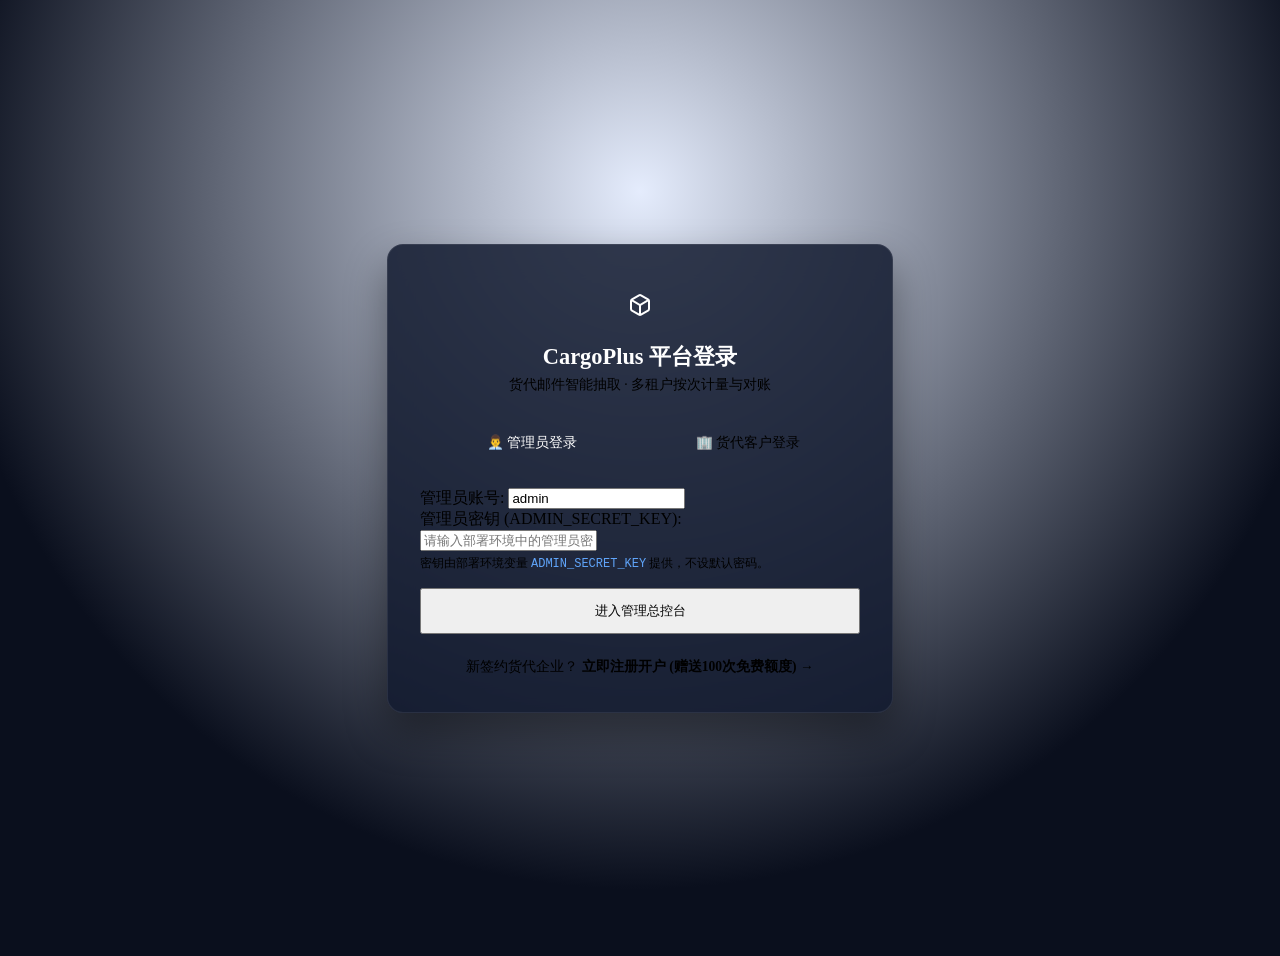
==== app/static/login.html @ 40afa50a "feat: harden service and add one-click cloud deployment" ====
<!DOCTYPE html>
<html lang="zh-CN">
<head>
  <meta charset="UTF-8">
  <meta name="viewport" content="width=device-width, initial-scale=1.0">
  <title>系统登录 · CargoPlus 货代邮件抽取平台</title>
  <link rel="stylesheet" href="/static/css/app.css">
  <style>
    body {
      display: flex;
      align-items: center;
      justify-content: center;
      min-height: 100vh;
      background: radial-gradient(circle at 50% 20%, rgba(37, 99, 235, 0.12) 0%, rgba(10, 15, 29, 1) 70%);
      padding: 20px;
    }
    .auth-card {
      width: 100%;
      max-width: 440px;
      background: rgba(18, 26, 47, 0.85);
      backdrop-filter: blur(16px);
      border: 1px solid rgba(255, 255, 255, 0.08);
      border-radius: 16px;
      padding: 36px 32px;
      box-shadow: 0 20px 40px rgba(0, 0, 0, 0.4);
    }
    .auth-brand {
      text-align: center;
      margin-bottom: 28px;
    }
    .auth-logo {
      width: 48px;
      height: 48px;
      background: linear-gradient(135deg, var(--accent-primary) 0%, var(--accent-secondary) 100%);
      border-radius: 12px;
      display: inline-flex;
      align-items: center;
      justify-content: center;
      color: #fff;
      margin-bottom: 12px;
    }
    .auth-brand h2 {
      font-size: 1.4rem;
      font-weight: 700;
      color: #fff;
      margin: 0 0 4px 0;
    }
    .auth-brand p {
      font-size: 0.85rem;
      color: var(--text-secondary);
      margin: 0;
    }
    .auth-tabs {
      display: flex;
      background: var(--bg-surface-elevated);
      border-radius: 8px;
      padding: 4px;
      margin-bottom: 24px;
    }
    .auth-tab-btn {
      flex: 1;
      text-align: center;
      padding: 8px;
      border: none;
      background: transparent;
      color: var(--text-secondary);
      font-size: 0.85rem;
      font-weight: 500;
      border-radius: 6px;
      cursor: pointer;
      transition: all 0.2s ease;
    }
    .auth-tab-btn.active {
      background: var(--accent-primary);
      color: #fff;
    }
    .auth-footer {
      text-align: center;
      margin-top: 24px;
      font-size: 0.85rem;
      color: var(--text-secondary);
    }
    .auth-footer a {
      color: var(--accent-primary);
      text-decoration: none;
      font-weight: 600;
    }
    .auth-footer a:hover {
      text-decoration: underline;
    }
  </style>
</head>
<body>
  <div class="auth-card">
    <div class="auth-brand">
      <div class="auth-logo">
        <svg width="24" height="24" viewBox="0 0 24 24" fill="none" stroke="currentColor" stroke-width="2"><path d="M21 16V8a2 2 0 0 0-1-1.73l-7-4a2 2 0 0 0-2 0l-7 4A2 2 0 0 0 3 8v8a2 2 0 0 0 1 1.73l7 4a2 2 0 0 0 2 0l7-4A2 2 0 0 0 21 16z"></path><polyline points="3.27 6.96 12 12.01 20.73 6.96"></polyline><line x1="12" y1="22.08" x2="12" y2="12"></line></svg>
      </div>
      <h2>CargoPlus 平台登录</h2>
      <p>货代邮件智能抽取 · 多租户按次计量与对账</p>
    </div>

    <!-- Login Type Switcher -->
    <div class="auth-tabs">
      <button class="auth-tab-btn active" id="tab-btn-admin">👨‍💼 管理员登录</button>
      <button class="auth-tab-btn" id="tab-btn-tenant">🏢 货代客户登录</button>
    </div>

    <!-- Form: Admin Login -->
    <form id="form-admin-login">
      <div class="form-group">
        <label>管理员账号:</label>
        <input type="text" class="form-control font-mono" id="admin-user" value="admin" placeholder="admin" required>
      </div>
      <div class="form-group">
        <label>管理员密钥 (ADMIN_SECRET_KEY):</label>
        <input type="password" class="form-control font-mono" id="admin-pwd" placeholder="请输入部署环境中的管理员密钥" required>
        <small class="text-muted" style="font-size:0.75rem; margin-top:4px; display:block;">密钥由部署环境变量 <code style="color:#60a5fa;">ADMIN_SECRET_KEY</code> 提供，不设默认密码。</small>
      </div>
      <button type="submit" class="btn btn-primary btn-block" style="width:100%; margin-top:16px; padding:12px;" id="btn-submit-admin-login">
        进入管理总控台
      </button>
    </form>

    <!-- Form: Tenant Login -->
    <form id="form-tenant-login" style="display:none;">
      <div class="form-group">
        <label>企业邮箱 或 API Key (cg_live_...):</label>
        <input type="text" class="form-control font-mono" id="tenant-account" placeholder="ops@digitalchina-cloud.com 或 cg_live_..." required>
      </div>
      <div class="form-group">
        <label>登录密码 (使用 API Key 登录时可免密):</label>
        <input type="password" class="form-control font-mono" id="tenant-pwd" placeholder="默认密码: password123">
      </div>
      <button type="submit" class="btn btn-primary btn-block" style="width:100%; margin-top:16px; padding:12px;" id="btn-submit-tenant-login">
        进入租户对账中心
      </button>
    </form>

    <div class="auth-footer">
      <span>新签约货代企业？</span>
      <a href="/register">立即注册开户 (赠送100次免费额度) &rarr;</a>
    </div>
  </div>

  <script>
    const tabAdmin = document.getElementById('tab-btn-admin');
    const tabTenant = document.getElementById('tab-btn-tenant');
    const formAdmin = document.getElementById('form-admin-login');
    const formTenant = document.getElementById('form-tenant-login');

    tabAdmin.addEventListener('click', () => {
      tabAdmin.classList.add('active');
      tabTenant.classList.remove('active');
      formAdmin.style.display = 'block';
      formTenant.style.display = 'none';
    });

    tabTenant.addEventListener('click', () => {
      tabTenant.classList.add('active');
      tabAdmin.classList.remove('active');
      formAdmin.style.display = 'none';
      formTenant.style.display = 'block';
    });

    // Helper: Toast
    function showToast(type, message, title = '') {
      let container = document.getElementById('toast-container');
      if (!container) {
        container = document.createElement('div');
        container.id = 'toast-container';
        container.className = 'toast-container';
        document.body.appendChild(container);
      }

      const toast = document.createElement('div');
      toast.className = `toast-item toast-${type}`;

      let iconSvg = '';
      let defaultTitle = '';
      if (type === 'success') {
        defaultTitle = title || '登录成功';
        iconSvg = `<svg width="18" height="18" viewBox="0 0 24 24" fill="none" stroke="currentColor" stroke-width="2.5"><polyline points="20 6 9 17 4 12"></polyline></svg>`;
      } else if (type === 'error') {
        defaultTitle = title || '登录失败';
        iconSvg = `<svg width="18" height="18" viewBox="0 0 24 24" fill="none" stroke="currentColor" stroke-width="2.5"><circle cx="12" cy="12" r="10"></circle><line x1="15" y1="9" x2="9" y2="15"></line><line x1="9" y1="9" x2="15" y2="15"></line></svg>`;
      } else {
        defaultTitle = title || '提示';
        iconSvg = `<svg width="18" height="18" viewBox="0 0 24 24" fill="none" stroke="currentColor" stroke-width="2.5"><circle cx="12" cy="12" r="10"></circle><line x1="12" y1="16" x2="12" y2="12"></line><line x1="12" y1="8" x2="12.01" y2="8"></line></svg>`;
      }

      toast.innerHTML = `
        <div class="toast-icon-wrap">${iconSvg}</div>
        <div class="toast-content">
          <div class="toast-title">${defaultTitle}</div>
          <div class="toast-message">${message}</div>
        </div>
        <button class="toast-close" type="button">&times;</button>
      `;

      container.appendChild(toast);
      requestAnimationFrame(() => toast.classList.add('show'));

      const dismiss = () => {
        toast.classList.remove('show');
        toast.classList.add('hide');
        setTimeout(() => toast.remove(), 300);
      };

      toast.querySelector('.toast-close').addEventListener('click', dismiss);
      setTimeout(dismiss, 3200);
    }

    // Handle Admin Login
    formAdmin.addEventListener('submit', async (e) => {
      e.preventDefault();
      const user = document.getElementById('admin-user').value.trim();
      const pwd = document.getElementById('admin-pwd').value.trim();
      const btn = document.getElementById('btn-submit-admin-login');

      btn.disabled = true;
      btn.textContent = '登录中...';

      try {
        const res = await fetch('/api/v1/auth/admin/login', {
          method: 'POST',
          headers: { 'Content-Type': 'application/json' },
          body: JSON.stringify({ username: user, password: pwd }),
        });

        let data = {};
        try {
          data = await res.json();
        } catch (e) {
          const text = await res.text().catch(() => '');
          throw new Error(text || `请求失败 (HTTP ${res.status})`);
        }

        if (!res.ok) throw new Error(data.detail?.message || data.message || '登录失败');

        localStorage.setItem('cargo_admin_token', data.data.admin_token);
        showToast('success', '管理员身份验证成功，正在跳转总控台...');
        setTimeout(() => { window.location.href = '/'; }, 600);
      } catch (err) {
        showToast('error', err.message);
      } finally {
        btn.disabled = false;
        btn.textContent = '进入管理总控台';
      }
    });

    // Handle Tenant Login
    formTenant.addEventListener('submit', async (e) => {
      e.preventDefault();
      const account = document.getElementById('tenant-account').value.trim();
      const pwd = document.getElementById('tenant-pwd').value.trim();
      const btn = document.getElementById('btn-submit-tenant-login');

      btn.disabled = true;
      btn.textContent = '登录中...';

      try {
        const res = await fetch('/api/v1/auth/login', {
          method: 'POST',
          headers: { 'Content-Type': 'application/json' },
          body: JSON.stringify({ account: account, password: pwd }),
        });

        let data = {};
        try {
          data = await res.json();
        } catch (e) {
          const text = await res.text().catch(() => '');
          throw new Error(text || `请求失败 (HTTP ${res.status})`);
        }

        if (!res.ok) throw new Error(data.detail?.message || data.message || '登录失败');

        if (data.data?.token) {
          localStorage.setItem('cargo_portal_api_key', data.data.token);
        }
        showToast('success', '登录成功，正在进入租户对账中心...');
        setTimeout(() => { window.location.href = '/portal'; }, 600);
      } catch (err) {
        showToast('error', err.message);
      } finally {
        btn.disabled = false;
        btn.textContent = '进入租户对账中心';
      }
    });

  </script>
</body>
</html>
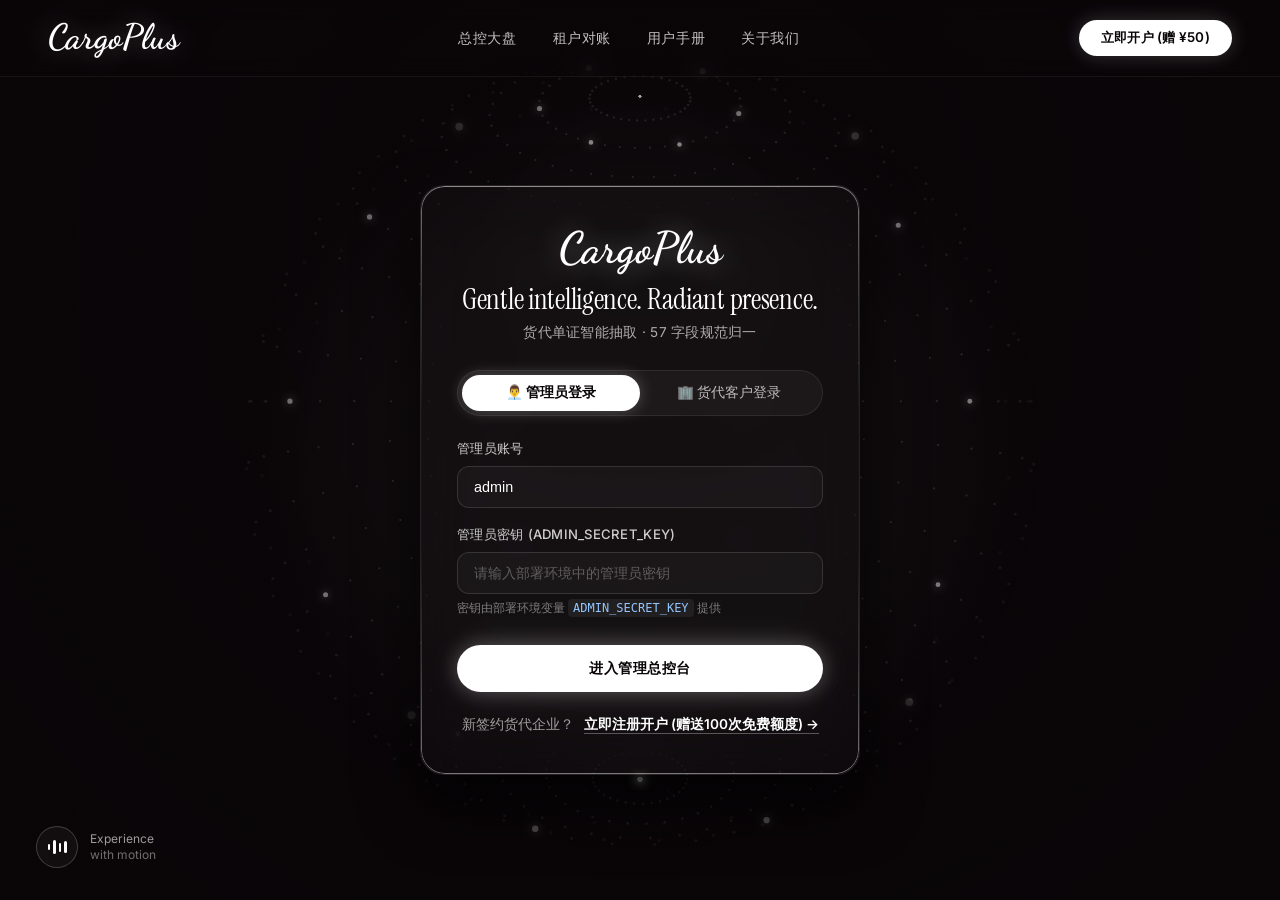
==== commit 0c0026a9: "feat: complete serene luxury UI, tenant uniqueness, rate limits, manual and cloud deploy" ====
--- a/app/static/login.html
+++ b/app/static/login.html
@@ -3,101 +3,460 @@
 <head>
   <meta charset="UTF-8">
   <meta name="viewport" content="width=device-width, initial-scale=1.0">
-  <title>系统登录 · CargoPlus 货代邮件抽取平台</title>
-  <link rel="stylesheet" href="/static/css/app.css">
+  <title>系统登录 · CargoPlus 货代邮件智能抽取平台</title>
+  
+  <!-- Google Fonts: Dancing Script (Brand), Instrument Serif (Headings), Inter (Body) -->
+  <link rel="preconnect" href="https://fonts.googleapis.com" />
+  <link rel="preconnect" href="https://fonts.gstatic.com" crossorigin />
+  <link href="https://fonts.googleapis.com/css2?family=Dancing+Script:wght@400;500;600;700&family=Instrument+Serif:ital@0;1&family=Inter:wght@300;400;500;600;700;800;900&display=swap" rel="stylesheet" />
+  
+  <link rel="stylesheet" href="/static/css/app.css?v=20260819v32">
   <style>
+    * {
+      margin: 0;
+      padding: 0;
+      box-sizing: border-box;
+    }
     body {
+      font-family: 'Inter', sans-serif;
+      background: #0a0608;
+      color: #f8fafc;
+      min-height: 100vh;
+      display: flex;
+      flex-direction: column;
+      align-items: center;
+      justify-content: center;
+      position: relative;
+      overflow-x: hidden;
+      overflow-y: auto;
+    }
+
+    .font-instrument {
+      font-family: 'Instrument Serif', Georgia, serif;
+    }
+    .font-dancing {
+      font-family: 'Dancing Script', cursive;
+    }
+
+    .text-glow {
+      text-shadow: 0 0 30px rgba(255, 255, 255, 0.4), 0 0 60px rgba(255, 255, 255, 0.2), 0 0 100px rgba(255, 255, 255, 0.1);
+    }
+    .button-glow {
+      box-shadow: 0 0 20px rgba(255, 255, 255, 0.25), 0 0 40px rgba(255, 255, 255, 0.1);
+    }
+
+    /* Fullscreen Dynamic Video & Canvas Earth Background */
+    .hero-bg-container {
+      position: fixed;
+      inset: 0;
+      width: 100vw;
+      height: 100vh;
+      overflow: hidden;
+      z-index: 0;
+      pointer-events: none;
+    }
+
+    .bg-video {
+      position: absolute;
+      inset: 0;
+      width: 100%;
+      height: 100%;
+      object-fit: cover;
+      opacity: 0.45;
+      transition: opacity 1s ease;
+    }
+
+    .dark-overlay {
+      position: absolute;
+      inset: 0;
+      background: radial-gradient(circle at 50% 30%, rgba(10, 6, 8, 0.4) 0%, rgba(10, 6, 8, 0.85) 80%, #0a0608 100%);
+      z-index: 1;
+    }
+
+    #earth-canvas {
+      position: absolute;
+      top: 50%;
+      left: 50%;
+      transform: translate(-50%, -50%);
+      z-index: 2;
+      opacity: 0.65;
+      pointer-events: none;
+    }
+
+    /* Fixed Top Navbar */
+    .fixed-navbar {
+      position: fixed;
+      top: 0;
+      left: 0;
+      right: 0;
+      z-index: 50;
+      display: flex;
+      align-items: center;
+      justify-content: space-between;
+      padding: 20px 48px;
+      backdrop-filter: blur(12px);
+      -webkit-backdrop-filter: blur(12px);
+      background: rgba(10, 6, 8, 0.4);
+      border-bottom: 1px solid rgba(255, 255, 255, 0.06);
+    }
+
+    .nav-brand {
+      font-family: 'Dancing Script', cursive;
+      font-size: 2.2rem;
+      font-weight: 700;
+      color: #ffffff;
+      text-decoration: none;
+      line-height: 1;
+    }
+
+    .nav-links {
+      display: flex;
+      align-items: center;
+      gap: 36px;
+    }
+
+    .nav-link {
+      color: rgba(255, 255, 255, 0.75);
+      text-decoration: none;
+      font-size: 0.88rem;
+      letter-spacing: 0.04em;
+      transition: all 0.25s ease;
+    }
+
+    .nav-link:hover {
+      color: #ffffff;
+      text-shadow: 0 0 12px rgba(255, 255, 255, 0.4);
+    }
+
+    .btn-nav-cta {
+      background: #ffffff;
+      color: #0a0608;
+      padding: 9px 22px;
+      border-radius: 9999px;
+      font-size: 0.84rem;
+      font-weight: 600;
+      text-decoration: none;
+      letter-spacing: 0.02em;
+      transition: all 0.3s cubic-bezier(0.22, 1, 0.36, 1);
+      box-shadow: 0 0 20px rgba(255, 255, 255, 0.2);
+    }
+
+    .btn-nav-cta:hover {
+      background: rgba(255, 255, 255, 0.92);
+      transform: translateY(-1px);
+      box-shadow: 0 0 28px rgba(255, 255, 255, 0.35);
+    }
+
+    /* Sound Indicator (Desktop only) */
+    .sound-indicator-wrap {
+      position: fixed;
+      bottom: 32px;
+      left: 36px;
+      z-index: 50;
+      display: flex;
+      align-items: center;
+      gap: 12px;
+      cursor: pointer;
+      user-select: none;
+    }
+
+    .sound-circle {
+      width: 42px;
+      height: 42px;
+      border-radius: 50%;
+      border: 1px solid rgba(255, 255, 255, 0.2);
+      background: rgba(255, 255, 255, 0.04);
+      backdrop-filter: blur(8px);
       display: flex;
       align-items: center;
       justify-content: center;
-      min-height: 100vh;
-      background: radial-gradient(circle at 50% 20%, rgba(37, 99, 235, 0.12) 0%, rgba(10, 15, 29, 1) 70%);
-      padding: 20px;
-    }
+      transition: all 0.3s ease;
+    }
+
+    .sound-indicator-wrap:hover .sound-circle {
+      border-color: rgba(255, 255, 255, 0.5);
+      box-shadow: 0 0 16px rgba(255, 255, 255, 0.2);
+    }
+
+    .sound-bar-box {
+      display: flex;
+      align-items: center;
+      gap: 3px;
+      height: 14px;
+    }
+
+    .sound-bar {
+      width: 2.5px;
+      background: #ffffff;
+      border-radius: 2px;
+      animation: soundWave 1.2s ease-in-out infinite alternate;
+    }
+    .sound-bar:nth-child(1) { height: 6px; animation-delay: 0.1s; }
+    .sound-bar:nth-child(2) { height: 14px; animation-delay: 0.3s; }
+    .sound-bar:nth-child(3) { height: 9px; animation-delay: 0.2s; }
+    .sound-bar:nth-child(4) { height: 12px; animation-delay: 0.4s; }
+
+    .sound-indicator-wrap.muted .sound-bar {
+      animation: none;
+      height: 2px !important;
+      opacity: 0.4;
+    }
+
+    @keyframes soundWave {
+      0% { height: 4px; }
+      100% { height: 14px; }
+    }
+
+    .sound-text {
+      font-size: 0.75rem;
+      color: rgba(255, 255, 255, 0.6);
+      line-height: 1.3;
+    }
+
+    /* Liquid Glass Auth Card */
+    .liquid-glass {
+      background: rgba(255, 255, 255, 0.02);
+      background-blend-mode: luminosity;
+      backdrop-filter: blur(24px);
+      -webkit-backdrop-filter: blur(24px);
+      border: 1px solid rgba(255, 255, 255, 0.08);
+      box-shadow: inset 0 1px 1px rgba(255, 255, 255, 0.15), 0 30px 60px rgba(0, 0, 0, 0.75);
+      position: relative;
+      overflow: hidden;
+      border-radius: 24px;
+    }
+
+    .liquid-glass::before {
+      content: '';
+      position: absolute;
+      inset: 0;
+      border-radius: inherit;
+      padding: 1.2px;
+      background: linear-gradient(180deg,
+        rgba(255,255,255,0.45) 0%, rgba(255,255,255,0.15) 20%,
+        rgba(255,255,255,0) 40%, rgba(255,255,255,0) 60%,
+        rgba(255,255,255,0.15) 80%, rgba(255,255,255,0.45) 100%);
+      -webkit-mask: linear-gradient(#fff 0 0) content-box, linear-gradient(#fff 0 0);
+      -webkit-mask-composite: xor;
+      mask-composite: exclude;
+      pointer-events: none;
+    }
+
     .auth-card {
       width: 100%;
       max-width: 440px;
-      background: rgba(18, 26, 47, 0.85);
-      backdrop-filter: blur(16px);
-      border: 1px solid rgba(255, 255, 255, 0.08);
-      border-radius: 16px;
-      padding: 36px 32px;
-      box-shadow: 0 20px 40px rgba(0, 0, 0, 0.4);
-    }
+      padding: 40px 36px;
+      z-index: 10;
+      position: relative;
+      margin: 100px auto 40px;
+    }
+
     .auth-brand {
       text-align: center;
       margin-bottom: 28px;
     }
-    .auth-logo {
-      width: 48px;
-      height: 48px;
-      background: linear-gradient(135deg, var(--accent-primary) 0%, var(--accent-secondary) 100%);
-      border-radius: 12px;
-      display: inline-flex;
-      align-items: center;
-      justify-content: center;
-      color: #fff;
-      margin-bottom: 12px;
-    }
+
+    .brand-logo-text {
+      font-family: 'Dancing Script', cursive;
+      font-size: 2.75rem;
+      font-weight: 700;
+      color: #ffffff;
+      line-height: 1;
+      display: inline-block;
+      margin-bottom: 6px;
+    }
+
     .auth-brand h2 {
-      font-size: 1.4rem;
-      font-weight: 700;
-      color: #fff;
-      margin: 0 0 4px 0;
-    }
+      font-family: 'Instrument Serif', Georgia, serif;
+      font-size: 1.8rem;
+      font-weight: 400;
+      letter-spacing: -0.01em;
+      color: #ffffff;
+      margin: 4px 0 6px 0;
+    }
+
     .auth-brand p {
       font-size: 0.85rem;
-      color: var(--text-secondary);
-      margin: 0;
-    }
+      color: rgba(255, 255, 255, 0.65);
+      letter-spacing: 0.02em;
+    }
+
     .auth-tabs {
       display: flex;
-      background: var(--bg-surface-elevated);
-      border-radius: 8px;
+      background: rgba(255, 255, 255, 0.04);
+      border: 1px solid rgba(255, 255, 255, 0.08);
+      border-radius: 9999px;
       padding: 4px;
       margin-bottom: 24px;
     }
+
     .auth-tab-btn {
       flex: 1;
       text-align: center;
-      padding: 8px;
+      padding: 9px 14px;
       border: none;
       background: transparent;
-      color: var(--text-secondary);
+      color: rgba(255, 255, 255, 0.7);
       font-size: 0.85rem;
       font-weight: 500;
-      border-radius: 6px;
+      border-radius: 9999px;
       cursor: pointer;
-      transition: all 0.2s ease;
-    }
+      transition: all 0.3s cubic-bezier(0.22, 1, 0.36, 1);
+    }
+
     .auth-tab-btn.active {
-      background: var(--accent-primary);
-      color: #fff;
-    }
+      background: #ffffff;
+      color: #0a0608;
+      font-weight: 600;
+      box-shadow: 0 0 16px rgba(255, 255, 255, 0.25);
+    }
+
+    .form-group {
+      margin-bottom: 18px;
+      text-align: left;
+    }
+
+    .form-group label {
+      display: block;
+      font-size: 0.82rem;
+      font-weight: 500;
+      color: rgba(255, 255, 255, 0.8);
+      margin-bottom: 8px;
+      letter-spacing: 0.02em;
+    }
+
+    .form-control {
+      width: 100%;
+      background: rgba(255, 255, 255, 0.03);
+      border: 1px solid rgba(255, 255, 255, 0.12);
+      border-radius: 12px;
+      padding: 12px 16px;
+      font-size: 0.9rem;
+      color: #ffffff;
+      outline: none;
+      transition: all 0.25s ease;
+    }
+
+    .form-control:focus {
+      border-color: rgba(255, 255, 255, 0.4);
+      background: rgba(255, 255, 255, 0.06);
+      box-shadow: 0 0 16px rgba(255, 255, 255, 0.12);
+    }
+
+    .form-control::placeholder {
+      color: rgba(255, 255, 255, 0.3);
+    }
+
+    .btn-serene {
+      background: #ffffff;
+      color: #0a0608;
+      padding: 14px 28px;
+      border-radius: 9999px;
+      font-weight: 600;
+      font-size: 0.9rem;
+      letter-spacing: 0.03em;
+      border: none;
+      cursor: pointer;
+      width: 100%;
+      margin-top: 10px;
+      transition: all 0.3s cubic-bezier(0.22, 1, 0.36, 1);
+      box-shadow: 0 0 20px rgba(255, 255, 255, 0.25), 0 0 40px rgba(255, 255, 255, 0.1);
+    }
+
+    .btn-serene:hover {
+      background: rgba(255, 255, 255, 0.92);
+      transform: translateY(-1px);
+      box-shadow: 0 0 28px rgba(255, 255, 255, 0.4);
+    }
+
+    .btn-serene:active {
+      transform: translateY(0);
+    }
+
     .auth-footer {
       text-align: center;
       margin-top: 24px;
       font-size: 0.85rem;
-      color: var(--text-secondary);
-    }
+      color: rgba(255, 255, 255, 0.6);
+    }
+
     .auth-footer a {
-      color: var(--accent-primary);
+      color: #ffffff;
       text-decoration: none;
       font-weight: 600;
-    }
+      margin-left: 6px;
+      transition: all 0.2s ease;
+      border-bottom: 1px solid rgba(255, 255, 255, 0.3);
+      padding-bottom: 1px;
+    }
+
     .auth-footer a:hover {
-      text-decoration: underline;
+      border-color: #ffffff;
+      text-shadow: 0 0 10px rgba(255, 255, 255, 0.5);
+    }
+
+    @media (max-width: 768px) {
+      .fixed-navbar {
+        padding: 16px 24px;
+      }
+      .nav-links {
+        display: none;
+      }
+      .sound-indicator-wrap {
+        display: none;
+      }
+      .auth-card {
+        margin-top: 80px;
+        padding: 32px 24px;
+      }
     }
   </style>
 </head>
 <body>
-  <div class="auth-card">
+
+  <!-- Full-viewport Background Video and 3D Rotating Particle Earth -->
+  <div class="hero-bg-container">
+    <video class="bg-video" autoplay muted loop playsinline>
+      <source src="https://d8j0ntlcm91z4.cloudfront.net/user_38xzZboKViGWJOttwIXH07lWA1P/hf_20260613_180732_a54afbf6-b30d-470e-861f-669871f09f67.mp4" type="video/mp4">
+    </video>
+    <div class="dark-overlay"></div>
+    <canvas id="earth-canvas"></canvas>
+  </div>
+
+  <!-- Top Fixed Navbar -->
+  <header class="fixed-navbar">
+    <a href="/" class="nav-brand text-glow">CargoPlus</a>
+    <div class="nav-links">
+      <a href="/" class="nav-link">总控大盘</a>
+      <a href="/portal" class="nav-link">租户对账</a>
+      <a href="/manual" target="_blank" class="nav-link">用户手册</a>
+      <a href="https://fde.shenzhoukuntai.com" target="_blank" class="nav-link">关于我们</a>
+    </div>
+    <a href="/register" class="btn-nav-cta button-glow">立即开户 (赠 ¥50)</a>
+  </header>
+
+  <!-- Sound / Ambient Experience Indicator (Desktop) -->
+  <div class="sound-indicator-wrap" id="sound-toggle" title="点击切换环境音效">
+    <div class="sound-circle">
+      <div class="sound-bar-box">
+        <div class="sound-bar"></div>
+        <div class="sound-bar"></div>
+        <div class="sound-bar"></div>
+        <div class="sound-bar"></div>
+      </div>
+    </div>
+    <div class="sound-text">
+      <div>Experience</div>
+      <div style="opacity:0.7;">with motion</div>
+    </div>
+  </div>
+
+  <!-- Login Card (Liquid Glass Component) -->
+  <div class="auth-card liquid-glass">
     <div class="auth-brand">
-      <div class="auth-logo">
-        <svg width="24" height="24" viewBox="0 0 24 24" fill="none" stroke="currentColor" stroke-width="2"><path d="M21 16V8a2 2 0 0 0-1-1.73l-7-4a2 2 0 0 0-2 0l-7 4A2 2 0 0 0 3 8v8a2 2 0 0 0 1 1.73l7 4a2 2 0 0 0 2 0l7-4A2 2 0 0 0 21 16z"></path><polyline points="3.27 6.96 12 12.01 20.73 6.96"></polyline><line x1="12" y1="22.08" x2="12" y2="12"></line></svg>
-      </div>
-      <h2>CargoPlus 平台登录</h2>
-      <p>货代邮件智能抽取 · 多租户按次计量与对账</p>
+      <div class="brand-logo-text text-glow">CargoPlus</div>
+      <h2>Gentle intelligence. Radiant presence.</h2>
+      <p>货代单证智能抽取 · 57 字段规范归一</p>
     </div>
 
     <!-- Login Type Switcher -->
@@ -109,15 +468,15 @@
     <!-- Form: Admin Login -->
     <form id="form-admin-login">
       <div class="form-group">
-        <label>管理员账号:</label>
+        <label>管理员账号</label>
         <input type="text" class="form-control font-mono" id="admin-user" value="admin" placeholder="admin" required>
       </div>
       <div class="form-group">
-        <label>管理员密钥 (ADMIN_SECRET_KEY):</label>
+        <label>管理员密钥 (ADMIN_SECRET_KEY)</label>
         <input type="password" class="form-control font-mono" id="admin-pwd" placeholder="请输入部署环境中的管理员密钥" required>
-        <small class="text-muted" style="font-size:0.75rem; margin-top:4px; display:block;">密钥由部署环境变量 <code style="color:#60a5fa;">ADMIN_SECRET_KEY</code> 提供，不设默认密码。</small>
+        <small style="font-size:0.75rem; margin-top:6px; display:block; color:rgba(255,255,255,0.45);">密钥由部署环境变量 <code style="color:#93c5fd; background:rgba(255,255,255,0.06); padding:2px 5px; border-radius:4px;">ADMIN_SECRET_KEY</code> 提供</small>
       </div>
-      <button type="submit" class="btn btn-primary btn-block" style="width:100%; margin-top:16px; padding:12px;" id="btn-submit-admin-login">
+      <button type="submit" class="btn-serene" id="btn-submit-admin-login">
         进入管理总控台
       </button>
     </form>
@@ -125,14 +484,14 @@
     <!-- Form: Tenant Login -->
     <form id="form-tenant-login" style="display:none;">
       <div class="form-group">
-        <label>企业邮箱 或 API Key (cg_live_...):</label>
-        <input type="text" class="form-control font-mono" id="tenant-account" placeholder="ops@digitalchina-cloud.com 或 cg_live_..." required>
+        <label>企业邮箱 或 API Key (cg_live_...)</label>
+        <input type="text" class="form-control font-mono" id="tenant-account" placeholder="ops@company.com 或 cg_live_..." required>
       </div>
       <div class="form-group">
-        <label>登录密码 (使用 API Key 登录时可免密):</label>
+        <label>登录密码 (使用 API Key 登录时可免密)</label>
         <input type="password" class="form-control font-mono" id="tenant-pwd" placeholder="默认密码: password123">
       </div>
-      <button type="submit" class="btn btn-primary btn-block" style="width:100%; margin-top:16px; padding:12px;" id="btn-submit-tenant-login">
+      <button type="submit" class="btn-serene" id="btn-submit-tenant-login">
         进入租户对账中心
       </button>
     </form>
@@ -143,7 +502,133 @@
     </div>
   </div>
 
+  <!-- 3D Rotating Earth Particles Script -->
   <script>
+    (function initEarthCanvas() {
+      const canvas = document.getElementById('earth-canvas');
+      if (!canvas) return;
+      const ctx = canvas.getContext('2d');
+      let width = (canvas.width = Math.min(window.innerWidth, 1200));
+      let height = (canvas.height = Math.min(window.innerHeight, 1200));
+      let radius = Math.min(width, height) * 0.38;
+
+      let rotationX = 0.2;
+      let rotationY = 0;
+      let targetRotY = 0;
+      let mouseX = 0, mouseY = 0;
+
+      window.addEventListener('resize', () => {
+        width = canvas.width = Math.min(window.innerWidth, 1200);
+        height = canvas.height = Math.min(window.innerHeight, 1200);
+        radius = Math.min(width, height) * 0.38;
+      });
+
+      window.addEventListener('mousemove', (e) => {
+        mouseX = (e.clientX - window.innerWidth / 2) * 0.0002;
+        mouseY = (e.clientY - window.innerHeight / 2) * 0.0002;
+      });
+
+      // Generate 3D Sphere Points (Globe Grid & Maritime Hub Nodes)
+      const points = [];
+      const numLat = 22;
+      const numLon = 36;
+
+      for (let i = 0; i <= numLat; i++) {
+        const theta = (i * Math.PI) / numLat;
+        const sinTheta = Math.sin(theta);
+        const cosTheta = Math.cos(theta);
+
+        for (let j = 0; j < numLon; j++) {
+          const phi = (j * 2 * Math.PI) / numLon;
+          const x = radius * sinTheta * Math.cos(phi);
+          const y = radius * cosTheta;
+          const z = radius * sinTheta * Math.sin(phi);
+          
+          // Add subtle sparkling variance
+          const isMajorNode = (i % 4 === 0 && j % 6 === 0);
+          points.push({ x, y, z, baseAlpha: isMajorNode ? 0.85 : 0.3, isMajorNode });
+        }
+      }
+
+      // Draw loop
+      function render() {
+        ctx.clearRect(0, 0, width, height);
+
+        rotationY += 0.003 + mouseX;
+        rotationX += (mouseY - rotationX) * 0.05;
+
+        const cosY = Math.cos(rotationY);
+        const sinY = Math.sin(rotationY);
+        const cosX = Math.cos(rotationX);
+        const sinX = Math.sin(rotationX);
+
+        const cx = width / 2;
+        const cy = height / 2;
+
+        // Draw ambient glow halo
+        const haloGrad = ctx.createRadialGradient(cx, cy, radius * 0.7, cx, cy, radius * 1.25);
+        haloGrad.addColorStop(0, 'rgba(255, 255, 255, 0.04)');
+        haloGrad.addColorStop(0.5, 'rgba(200, 220, 255, 0.02)');
+        haloGrad.addColorStop(1, 'transparent');
+        ctx.fillStyle = haloGrad;
+        ctx.beginPath();
+        ctx.arc(cx, cy, radius * 1.25, 0, Math.PI * 2);
+        ctx.fill();
+
+        // Project and sort points
+        const projected = [];
+        for (let i = 0; i < points.length; i++) {
+          const p = points[i];
+          // Rotate Y
+          const x1 = p.x * cosY - p.z * sinY;
+          const z1 = p.z * cosY + p.x * sinY;
+          // Rotate X
+          const y2 = p.y * cosX - z1 * sinX;
+          const z2 = z1 * cosX + p.y * sinX;
+
+          const scale = (radius * 2) / (radius * 2 + z2);
+          const px = cx + x1 * scale;
+          const py = cy + y2 * scale;
+          const alpha = ((z2 + radius) / (2 * radius)) * p.baseAlpha;
+
+          if (z2 > -radius * 0.8) {
+            projected.push({ px, py, z: z2, alpha, isMajorNode: p.isMajorNode, scale });
+          }
+        }
+
+        // Render particles
+        for (let i = 0; i < projected.length; i++) {
+          const pt = projected[i];
+          ctx.beginPath();
+          const dotSize = pt.isMajorNode ? 2.5 * pt.scale : 1.2 * pt.scale;
+          ctx.arc(pt.px, pt.py, Math.max(0.5, dotSize), 0, Math.PI * 2);
+
+          if (pt.isMajorNode) {
+            ctx.fillStyle = `rgba(255, 255, 255, ${Math.min(1, pt.alpha * 1.5)})`;
+            ctx.shadowColor = 'rgba(255, 255, 255, 0.8)';
+            ctx.shadowBlur = 8;
+          } else {
+            ctx.fillStyle = `rgba(255, 255, 255, ${pt.alpha})`;
+            ctx.shadowBlur = 0;
+          }
+          ctx.fill();
+        }
+
+        requestAnimationFrame(render);
+      }
+
+      render();
+    })();
+
+    // Sound toggle UI interaction
+    const soundToggle = document.getElementById('sound-toggle');
+    if (soundToggle) {
+      soundToggle.addEventListener('click', () => {
+        soundToggle.classList.toggle('muted');
+      });
+    }
+
+    // Tabs & Forms
     const tabAdmin = document.getElementById('tab-btn-admin');
     const tabTenant = document.getElementById('tab-btn-tenant');
     const formAdmin = document.getElementById('form-admin-login');
@@ -186,7 +671,7 @@
         iconSvg = `<svg width="18" height="18" viewBox="0 0 24 24" fill="none" stroke="currentColor" stroke-width="2.5"><circle cx="12" cy="12" r="10"></circle><line x1="15" y1="9" x2="9" y2="15"></line><line x1="9" y1="9" x2="15" y2="15"></line></svg>`;
       } else {
         defaultTitle = title || '提示';
-        iconSvg = `<svg width="18" height="18" viewBox="0 0 24 24" fill="none" stroke="currentColor" stroke-width="2.5"><circle cx="12" cy="12" r="10"></circle><line x1="12" y1="16" x2="12" y2="12"></line><line x1="12" y1="8" x2="12.01" y2="8"></line></svg>`;
+        iconSvg = `<svg width="18" height="18" viewBox="0 0 24 24" fill="none" stroke="currentColor" stroke-width="2.5"><circle cx="12" cy="16" r="10"></circle><line x1="12" y1="16" x2="12" y2="12"></line><line x1="12" y1="8" x2="12.01" y2="8"></line></svg>`;
       }
 
       toast.innerHTML = `
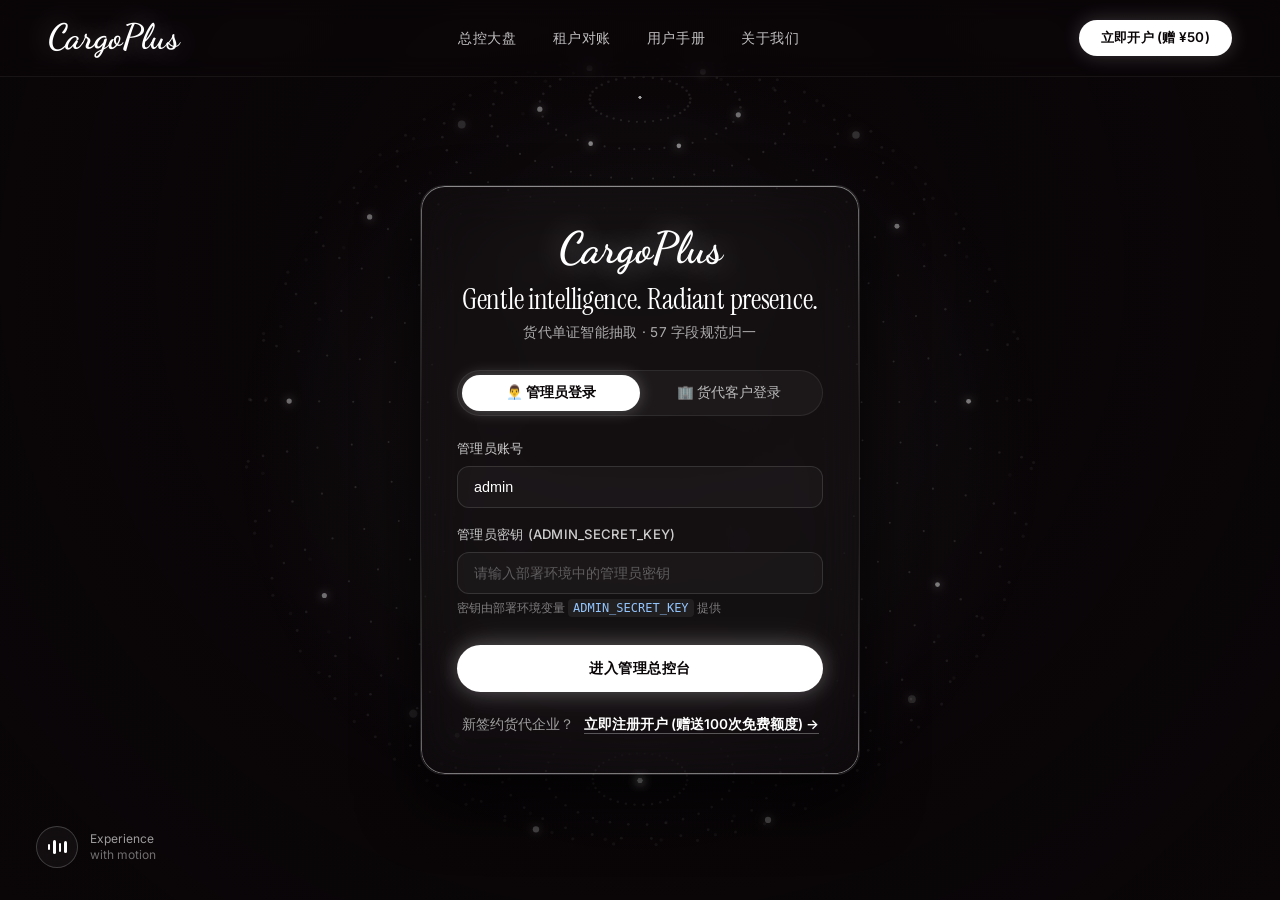
==== commit 391a31c9: "feat: add multimodal vision extraction, dual model testing, UI refinements, and sliding session rene" ====
--- a/app/static/login.html
+++ b/app/static/login.html
@@ -774,6 +774,11 @@
       }
     });
 
+    // Check for expired session redirect parameter
+    const urlParams = new URLSearchParams(window.location.search);
+    if (urlParams.get('expired') === '1') {
+      showToast('warning', '您的登录会话已到期，请重新输入账号与密码登录。', '会话已过期');
+    }
   </script>
 </body>
 </html>
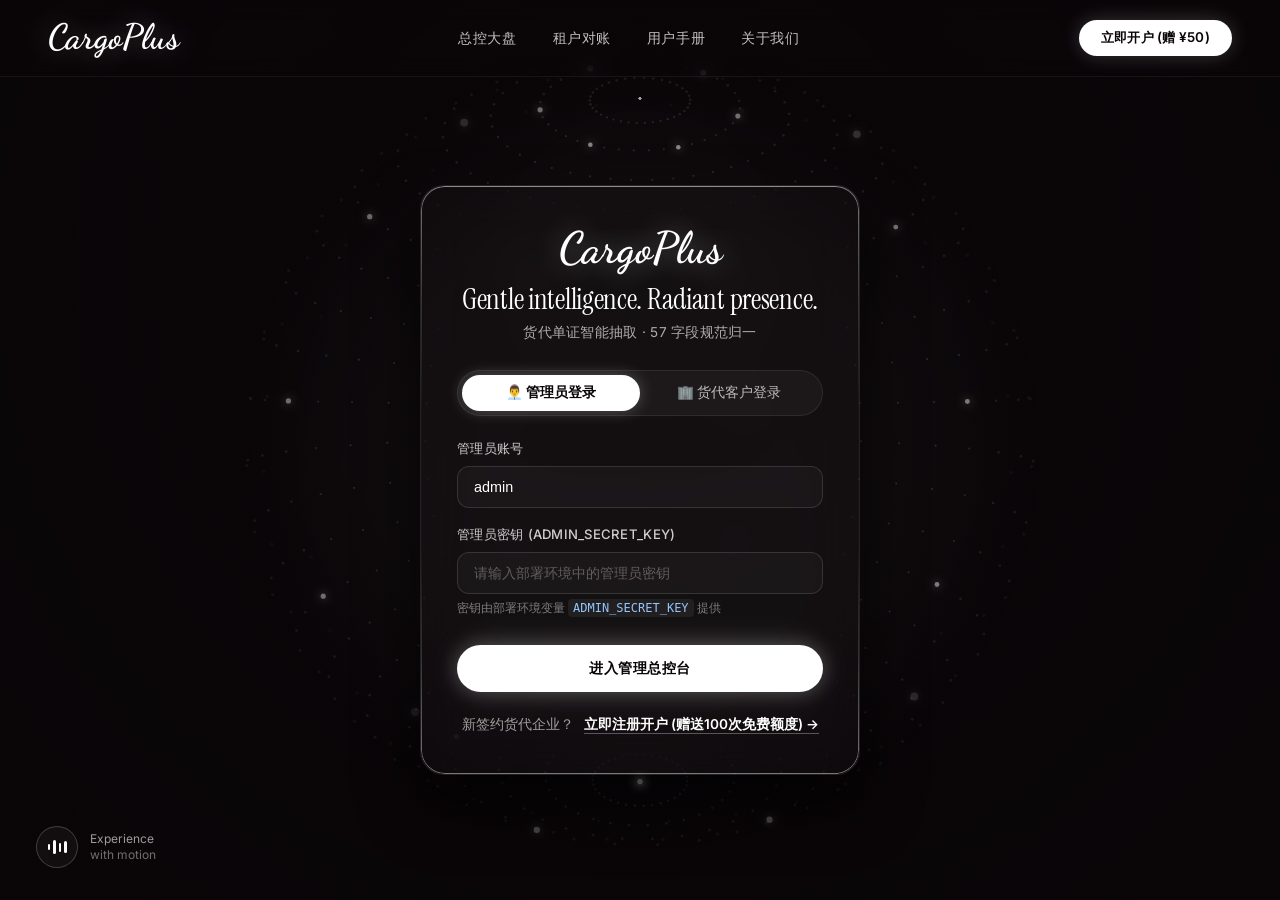
==== commit 6cc37f12: "feat(ui): localize earth background video to static media assets for reliable loading without CDN de" ====
--- a/app/static/login.html
+++ b/app/static/login.html
@@ -416,7 +416,8 @@
 
   <!-- Full-viewport Background Video and 3D Rotating Particle Earth -->
   <div class="hero-bg-container">
-    <video class="bg-video" autoplay muted loop playsinline>
+    <video class="bg-video" autoplay muted loop playsinline poster="/static/media/earth_bg.mp4">
+      <source src="/static/media/earth_bg.mp4" type="video/mp4">
       <source src="https://d8j0ntlcm91z4.cloudfront.net/user_38xzZboKViGWJOttwIXH07lWA1P/hf_20260613_180732_a54afbf6-b30d-470e-861f-669871f09f67.mp4" type="video/mp4">
     </video>
     <div class="dark-overlay"></div>
